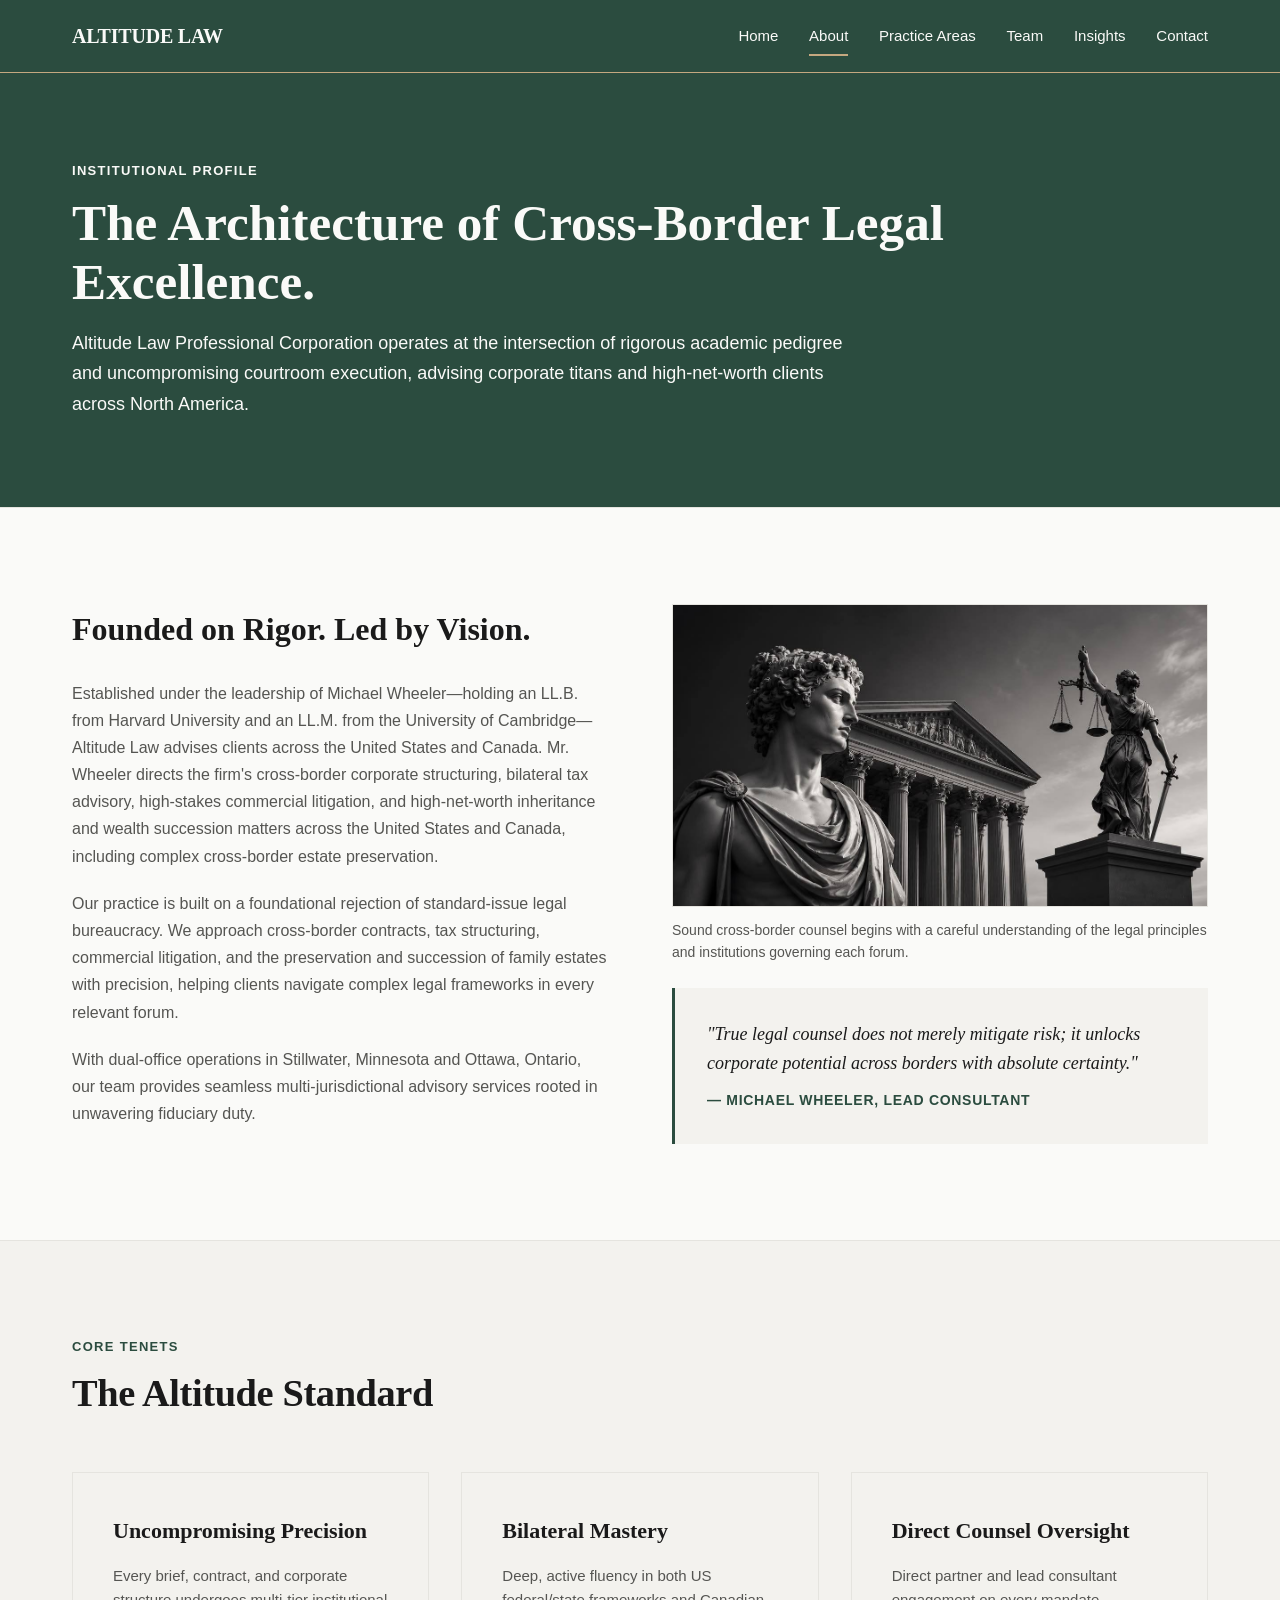
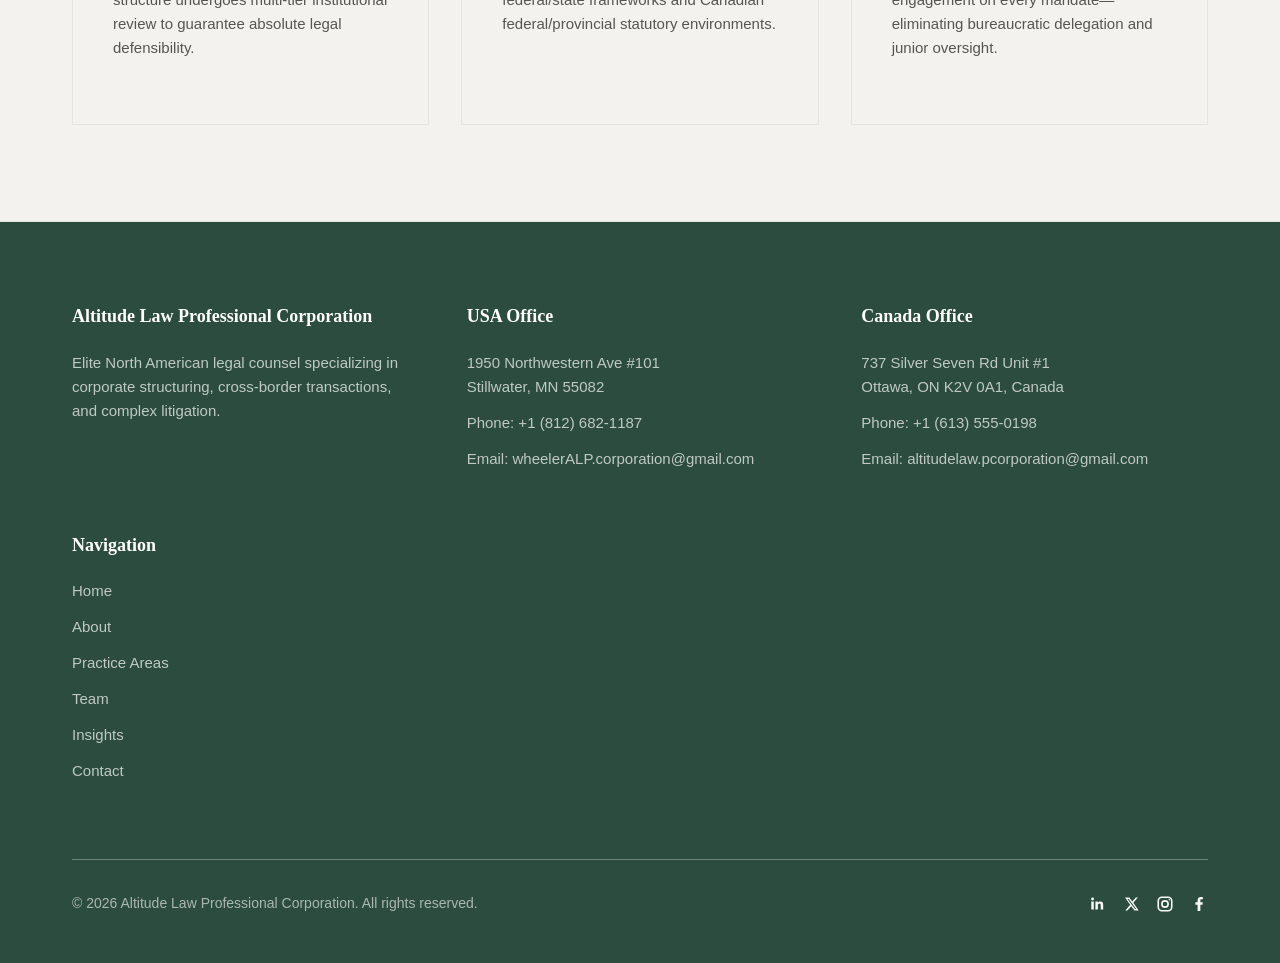
==== about.html @ 174428e6 "Initial commit: Altitude Law Professional Corporation website" ====
<!DOCTYPE html>
<html lang="en">
<head>
  <meta charset="UTF-8">
  <meta name="viewport" content="width=device-width, initial-scale=1.0">
  <meta name="referrer" content="strict-origin-when-cross-origin">
  <meta http-equiv="Content-Security-Policy" content="default-src 'self'; base-uri 'self'; object-src 'none'; form-action 'self'; frame-src 'none'; img-src 'self' data:; style-src 'self' 'unsafe-inline' https://fonts.googleapis.com; font-src 'self' https://fonts.gstatic.com; script-src 'self'; upgrade-insecure-requests">
  <title>About Us | Altitude Law Professional Corporation</title>
  
  <!-- Google Fonts -->
  <link rel="preconnect" href="https://fonts.googleapis.com">
  <link rel="preconnect" href="https://fonts.gstatic.com" crossorigin>
  <link href="https://fonts.googleapis.com/css2?family=Inter:wght@400;500;600&family=Source+Serif+Pro:wght@400;600;700&display=swap" rel="stylesheet">
  
  <!-- Modular CSS Sheets -->
  <link rel="stylesheet" href="css/variables.css">
  <link rel="stylesheet" href="css/reset.css">
  <link rel="stylesheet" href="css/layout.css">
  <link rel="stylesheet" href="css/components.css">
</head>
<body>

  <!-- Site Header -->
  <header class="site-header">
    <div class="container header-inner">
      <a href="index.html" class="site-logo">ALTITUDE LAW</a>
      <button class="site-nav-toggle" type="button" aria-label="Open navigation" aria-expanded="false" aria-controls="site-navigation">
        <span class="site-nav-toggle-icon" aria-hidden="true"></span>
      </button>
      <nav class="site-nav" id="site-navigation">
        <ul>
          <li><a href="index.html">Home</a></li>
          <li><a href="about.html" class="active">About</a></li>
          <li><a href="practice-areas.html">Practice Areas</a></li>
          <li><a href="team.html">Team</a></li>
          <li><a href="insights.html">Insights</a></li>
          <li><a href="contact.html">Contact</a></li>
        </ul>
      </nav>
    </div>
  </header>

  <!-- Main Content -->
  <main>
    <!-- Page Header Hero -->
    <section class="page-hero">
      <div class="container">
        <p class="section-tag">Institutional Profile</p>
        <h1>
          The Architecture of Cross-Border Legal Excellence.
        </h1>
        <p>
          Altitude Law Professional Corporation operates at the intersection of rigorous academic pedigree and uncompromising courtroom execution, advising corporate titans and high-net-worth clients across North America.
        </p>
      </div>
    </section>

    <!-- Editorial Narrative Section -->
    <section style="padding: 6rem 0;">
      <div class="container">
        <div style="display: grid; grid-template-columns: repeat(auto-fit, minmax(320px, 1fr)); gap: 4rem; align-items: start;">
          <div>
            <h2 style="font-family: var(--font-serif); font-size: 2rem; margin-bottom: 1.5rem; color: var(--color-text);">
              Founded on Rigor. Led by Vision.
            </h2>
            <p style="color: #555552; margin-bottom: 1.25rem; line-height: 1.7;">
              Established under the leadership of Michael Wheeler—holding an LL.B. from Harvard University and an LL.M. from the University of Cambridge—Altitude Law advises clients across the United States and Canada. Mr. Wheeler directs the firm's cross-border corporate structuring, bilateral tax advisory, high-stakes commercial litigation, and high-net-worth inheritance and wealth succession matters across the United States and Canada, including complex cross-border estate preservation.
            </p>
            <p style="color: #555552; margin-bottom: 1.25rem; line-height: 1.7;">
              Our practice is built on a foundational rejection of standard-issue legal bureaucracy. We approach cross-border contracts, tax structuring, commercial litigation, and the preservation and succession of family estates with precision, helping clients navigate complex legal frameworks in every relevant forum.
            </p>
            <p style="color: #555552; line-height: 1.7;">
              With dual-office operations in Stillwater, Minnesota and Ottawa, Ontario, our team provides seamless multi-jurisdictional advisory services rooted in unwavering fiduciary duty.
            </p>
          </div>
          <div>
            <img src="assets/images/constitutional-law.jpg" alt="Jurisprudential Standard and Philosophy" style="width: 100%; border: 1px solid var(--color-border);">
            <p style="font-size: 0.875rem; color: #555552; margin: 0.75rem 0 1.5rem; line-height: 1.6;">Sound cross-border counsel begins with a careful understanding of the legal principles and institutions governing each forum.</p>
            <div style="background-color: var(--color-surface); padding: 2rem; border-left: 3px solid var(--color-primary);">
              <p style="font-family: var(--font-serif); font-size: 1.125rem; font-style: italic; color: var(--color-text); margin-bottom: 0.75rem;">
                "True legal counsel does not merely mitigate risk; it unlocks corporate potential across borders with absolute certainty."
              </p>
              <p style="font-size: 0.875rem; font-weight: 600; color: var(--color-primary); text-transform: uppercase; letter-spacing: 0.05em;">
                — Michael Wheeler, Lead Consultant
              </p>
            </div>
          </div>
        </div>
      </div>
    </section>

    <!-- Institutional Standards Grid -->
    <section class="surface-section" style="padding: 6rem 0;">
      <div class="container">
        <div class="section-header">
          <p class="section-tag">Core Tenets</p>
          <h2 class="section-title">The Altitude Standard</h2>
        </div>
        
        <div style="display: grid; grid-template-columns: repeat(auto-fit, minmax(300px, 1fr)); gap: 2rem;">
          <div class="card">
            <h3>Uncompromising Precision</h3>
            <p>Every brief, contract, and corporate structure undergoes multi-tier institutional review to guarantee absolute legal defensibility.</p>
          </div>
          <div class="card">
            <h3>Bilateral Mastery</h3>
            <p>Deep, active fluency in both US federal/state frameworks and Canadian federal/provincial statutory environments.</p>
          </div>
          <div class="card">
            <h3>Direct Counsel Oversight</h3>
            <p>Direct partner and lead consultant engagement on every mandate—eliminating bureaucratic delegation and junior oversight.</p>
          </div>
        </div>
      </div>
    </section>
  </main>

  <!-- Site Footer -->
  <footer class="site-footer">
    <div class="container">
      <div class="footer-grid">
        <div class="footer-col">
          <h4>Altitude Law Professional Corporation</h4>
          <p>Elite North American legal counsel specializing in corporate structuring, cross-border transactions, and complex litigation.</p>
        </div>
        <div class="footer-col">
          <h4>USA Office</h4>
          <p>1950 Northwestern Ave #101<br>Stillwater, MN 55082</p>
          <p>Phone: +1 (812) 682-1187</p>
          <p>Email: wheelerALP.corporation@gmail.com</p>
        </div>
        <div class="footer-col">
          <h4>Canada Office</h4>
          <p>737 Silver Seven Rd Unit #1<br>Ottawa, ON K2V 0A1, Canada</p>
          <p>Phone: +1 (613) 555-0198</p>
          <p>Email: altitudelaw.pcorporation@gmail.com</p>
        </div>
        <div class="footer-col">
          <h4>Navigation</h4>
          <a href="index.html">Home</a>
          <a href="about.html">About</a>
          <a href="practice-areas.html">Practice Areas</a>
          <a href="team.html">Team</a>
          <a href="insights.html">Insights</a>
          <a href="contact.html">Contact</a>
        </div>
      </div>
      <div class="footer-bottom">
        <p>&copy; 2026 Altitude Law Professional Corporation. All rights reserved.</p>
        <nav class="footer-social" aria-label="Social media">
          <a href="https://www.linkedin.com/" target="_blank" rel="noopener noreferrer" aria-label="LinkedIn">
            <svg viewBox="0 0 18 18" aria-hidden="true" focusable="false"><path d="M3.3 6.6h2.5v8H3.3v-8Zm1.25-1.1a1.45 1.45 0 1 1 0-2.9 1.45 1.45 0 0 1 0 2.9ZM7.4 6.6h2.4v1.1h.04c.34-.64 1.15-1.32 2.37-1.32 2.53 0 3 1.66 3 3.82v4.4h-2.5v-3.9c0-.93-.02-2.12-1.3-2.12-1.3 0-1.5 1.01-1.5 2.05v3.97H7.4v-8Z"/></svg>
          </a>
          <a href="https://x.com/" target="_blank" rel="noopener noreferrer" aria-label="X">
            <svg viewBox="0 0 18 18" aria-hidden="true" focusable="false"><path d="M13.8 2.5h2.1l-4.6 5.25L16.7 15.5h-4.2l-3.3-4.32L5.4 15.5H3.3l4.93-5.64L3 2.5h4.3l2.98 3.95L13.8 2.5Zm-.74 11.55h1.16L6.7 3.88H5.45l7.61 10.17Z"/></svg>
          </a>
          <a href="https://www.instagram.com/" target="_blank" rel="noopener noreferrer" aria-label="Instagram">
            <svg class="social-instagram" viewBox="0 0 18 18" aria-hidden="true" focusable="false"><rect x="2.25" y="2.25" width="13.5" height="13.5" rx="3.7"/><circle cx="9" cy="9" r="3.15"/><circle cx="13.35" cy="4.85" r=".75" fill="currentColor" stroke="none"/></svg>
          </a>
          <a href="https://www.facebook.com/" target="_blank" rel="noopener noreferrer" aria-label="Facebook">
            <svg viewBox="0 0 18 18" aria-hidden="true" focusable="false"><path d="M10.35 16v-6.37h2.14l.32-2.48h-2.46V5.57c0-.72.2-1.21 1.23-1.21h1.31V2.14c-.23-.03-1.04-.1-1.98-.1-1.96 0-3.3 1.2-3.3 3.4v1.71H5.4v2.48h2.21V16h2.74Z"/></svg>
          </a>
        </nav>
      </div>
    </div>
  </footer>

  <script src="js/main.js"></script>
</body>
</html>
---- css/variables.css ----
:root {
  --color-bg: #FAFAF8;
  --color-text: #1A1A1A;
  --color-primary: #2B4C3F;
  --color-surface: #F3F2EE;
  --color-border: #E5E4DF;
  --color-white: #FFFFFF;
  
  --font-sans: 'Inter', -apple-system, BlinkMacSystemFont, "Segoe UI", Roboto, sans-serif;
  --font-serif: 'Source Serif Pro', Georgia, serif;
  
  --spacing-unit: 1rem;
  --max-width: 1200px;
}
---- css/layout.css ----
/* Layout Styles for Altitude Law Professional Corporation */

.container {
  width: 100%;
  max-width: var(--max-width);
  margin: 0 auto;
  padding: 0 2rem;
}

header.site-header {
  position: sticky;
  top: 0;
  z-index: 1000;
  background-color: var(--color-primary);
  border-bottom: 1px solid #C5A880;
  padding: 1rem 0;
}

.header-inner {
  display: flex;
  justify-content: space-between;
  align-items: center;
  gap: 2rem;
}

.site-nav-toggle {
  display: none;
}

.site-logo {
  font-family: var(--font-serif);
  font-size: 1.25rem;
  font-weight: 700;
  color: var(--color-bg);
  letter-spacing: -0.01em;
  white-space: nowrap;
}

nav.site-nav ul {
  display: flex;
  gap: clamp(1rem, 2.4vw, 2.5rem);
}

nav.site-nav a {
  position: relative;
  display: inline-block;
  padding: 0.5rem 0;
  font-size: 0.9375rem;
  font-weight: 500;
  color: var(--color-bg);
  white-space: nowrap;
  transition: color 0.2s ease;
}

nav.site-nav a::after {
  position: absolute;
  right: 0;
  bottom: 0;
  left: 0;
  height: 2px;
  background-color: #C5A880;
  content: "";
  transform: scaleX(0);
  transform-origin: left;
  transition: transform 0.2s ease;
}

nav.site-nav a:hover {
  color: var(--color-bg);
}

nav.site-nav a:hover::after,
nav.site-nav a.active::after {
  transform: scaleX(1);
}

main {
  min-height: 80vh;
}

.page-hero {
  padding: clamp(3.5rem, 7vw, 5.5rem) 0;
  background-color: var(--color-primary);
  border-bottom: 1px solid var(--color-border);
  color: var(--color-bg);
}

.page-hero h1 {
  max-width: 900px;
  margin-bottom: 1rem;
  color: var(--color-bg);
  font-family: var(--font-serif);
  font-size: clamp(2.5rem, 4vw, 3.5rem);
  line-height: 1.15;
}

.page-hero p:not(.section-tag) {
  max-width: 780px;
  color: var(--color-bg);
  font-size: 1.125rem;
  line-height: 1.7;
}

.surface-section {
  background-color: var(--color-surface);
  border-top: 1px solid var(--color-border);
  border-bottom: 1px solid var(--color-border);
}

footer.site-footer {
  background-color: var(--color-primary);
  color: var(--color-bg);
  padding: 5rem 0 3rem;
  margin-top: 0;
}

.footer-grid {
  display: grid;
  grid-template-columns: repeat(auto-fit, minmax(250px, 1fr));
  gap: 3rem;
  margin-bottom: 4rem;
}

.footer-col h4 {
  font-family: var(--font-serif);
  font-size: 1.125rem;
  margin-bottom: 1.25rem;
  color: var(--color-white);
}

.footer-col p, .footer-col a {
  font-size: 0.9375rem;
  color: rgba(250, 250, 248, 0.72);
  margin-bottom: 0.75rem;
  display: block;
}

.footer-col a:hover {
  color: var(--color-white);
}

.footer-bottom {
  display: flex;
  justify-content: space-between;
  align-items: center;
  flex-wrap: wrap;
  gap: 1.25rem;
  border-top: 1px solid rgba(229, 228, 223, 0.35);
  padding-top: 2rem;
  font-size: 0.875rem;
  color: rgba(250, 250, 248, 0.62);
}

.footer-bottom > p {
  margin: 0;
}

.footer-social {
  display: flex;
  align-items: center;
  gap: 16px;
}

.footer-social a {
  display: inline-flex;
  width: 18px;
  height: 18px;
  color: var(--color-bg);
  transition: color 0.2s ease;
}

.footer-social a:hover,
.footer-social a:focus-visible {
  color: #C5A880;
}

.footer-social svg {
  display: block;
  width: 18px;
  height: 18px;
  fill: currentColor;
}

.footer-social .social-instagram {
  fill: none;
  stroke: currentColor;
  stroke-width: 1.6;
}

@media (max-width: 768px) {
  .container {
    padding-right: 1.5rem;
    padding-left: 1.5rem;
  }

  .header-inner {
    flex-wrap: wrap;
    gap: 0.75rem;
  }

  .site-nav-toggle {
    display: inline-flex;
    width: 44px;
    height: 44px;
    margin-left: auto;
    align-items: center;
    justify-content: center;
    border: 1px solid rgba(250, 250, 248, 0.45);
    background: transparent;
    color: var(--color-bg);
    cursor: pointer;
  }

  .site-nav-toggle:hover,
  .site-nav-toggle:focus-visible {
    border-color: #C5A880;
    color: #C5A880;
  }

  .site-nav-toggle-icon,
  .site-nav-toggle-icon::before,
  .site-nav-toggle-icon::after {
    display: block;
    width: 20px;
    height: 2px;
    background-color: currentColor;
    transition: transform 0.2s ease;
  }

  .site-nav-toggle-icon {
    position: relative;
  }

  .site-nav-toggle-icon::before,
  .site-nav-toggle-icon::after {
    position: absolute;
    left: 0;
    content: "";
  }

  .site-nav-toggle-icon::before {
    transform: translateY(-6px);
  }

  .site-nav-toggle-icon::after {
    transform: translateY(6px);
  }

  .site-nav-toggle[aria-expanded="true"] .site-nav-toggle-icon {
    background: transparent;
  }

  .site-nav-toggle[aria-expanded="true"] .site-nav-toggle-icon::before {
    transform: rotate(45deg);
  }

  .site-nav-toggle[aria-expanded="true"] .site-nav-toggle-icon::after {
    transform: rotate(-45deg);
  }

  html.has-mobile-nav nav.site-nav {
    flex-basis: 100%;
    width: 100%;
    max-height: 0;
    overflow: hidden;
    visibility: hidden;
    transition: max-height 0.25s ease, visibility 0.25s ease;
  }

  html.has-mobile-nav nav.site-nav.is-open {
    max-height: 28rem;
    visibility: visible;
  }

  nav.site-nav ul {
    flex-direction: column;
    width: 100%;
    gap: 0;
    padding: 0.5rem 0 0.75rem;
  }

  nav.site-nav a {
    display: flex;
    min-height: 44px;
    align-items: center;
    padding: 0.5rem 0;
    color: var(--color-bg);
  }

  nav.site-nav a:hover {
    color: #C5A880;
  }

  .page-hero {
    padding: 3rem 0;
  }

  .page-hero h1 {
    font-size: clamp(2.15rem, 7vw, 3.25rem);
    overflow-wrap: anywhere;
  }

  .page-hero[style] h1 {
    font-size: clamp(2.15rem, 7vw, 3.25rem) !important;
  }

  .page-hero p:not(.section-tag) {
    font-size: 1rem;
  }

  main > section[style*="padding"] {
    padding-top: 2.5rem !important;
    padding-bottom: 2.5rem !important;
  }

  main > .page-hero {
    padding-top: 3rem !important;
    padding-bottom: 3rem !important;
  }

  main [style*="padding-bottom: 5rem"] {
    padding-bottom: 2rem !important;
  }

  main [style*="gap: 5rem"] {
    gap: 2.5rem !important;
  }

  main [style*="padding: 3rem"] {
    padding: 1.5rem !important;
  }

  main [style*="grid-template-columns"] {
    grid-template-columns: minmax(0, 1fr) !important;
    gap: 2rem !important;
  }

  main [style*="grid-template-columns"] > * {
    min-width: 0;
  }

  main img {
    display: block;
    max-width: 100%;
    height: auto !important;
  }

  .footer-grid {
    grid-template-columns: minmax(0, 1fr);
    gap: 2rem;
    margin-bottom: 2.5rem;
  }

  footer.site-footer {
    padding: 3rem 0 2rem;
  }

  .footer-social a {
    width: 44px;
    height: 44px;
  }

  .footer-social svg {
    width: 18px;
    height: 18px;
  }

  .footer-bottom {
    align-items: flex-start;
    flex-direction: column-reverse;
  }
}

@media (max-width: 480px) {
  .container {
    padding-right: 1rem;
    padding-left: 1rem;
  }

  header.site-header {
    padding: 0.75rem 0;
  }

  .site-logo {
    font-size: 1.125rem;
  }

  .page-hero {
    padding: 2.5rem 0;
  }

  .page-hero h1 {
    font-size: clamp(1.9rem, 9vw, 2.5rem);
  }

  .page-hero[style] h1 {
    font-size: clamp(1.9rem, 9vw, 2.5rem) !important;
  }

  main > section[style*="padding"] {
    padding-top: 2rem !important;
    padding-bottom: 2rem !important;
  }

  main > .page-hero {
    padding-top: 2.5rem !important;
    padding-bottom: 2.5rem !important;
  }

  main [style*="padding: 2rem"] {
    padding: 1.25rem !important;
  }

  .section-title {
    font-size: clamp(1.75rem, 8vw, 2.25rem);
  }

  .executive-feature-card,
  .card {
    padding: 1.25rem;
  }

  .executive-feature-actions {
    align-items: stretch;
    flex-direction: column;
  }

  .executive-feature-actions .btn {
    width: 100%;
  }

  .footer-bottom {
    overflow-wrap: anywhere;
  }
}
---- css/components.css ----
/* Component Styles for Altitude Law */

.btn {
  display: inline-flex;
  align-items: center;
  justify-content: center;
  min-height: 44px;
  padding: 0.875rem 2rem;
  font-size: 0.9375rem;
  font-weight: 500;
  border-radius: 0;
  transition: all 0.2s ease;
  cursor: pointer;
  border: 1px solid transparent;
}

.btn-primary {
  background-color: var(--color-primary);
  color: var(--color-white);
}

.btn-primary:hover {
  background-color: #1F362D;
}

.btn-outline {
  background-color: transparent;
  border-color: var(--color-primary);
  color: var(--color-primary);
}

.btn-outline:hover {
  background-color: var(--color-primary);
  color: var(--color-white);
}

.page-hero .section-tag {
  color: var(--color-bg);
}

.page-hero .btn-primary {
  background-color: #C5A880;
  border-color: #C5A880;
  color: var(--color-text);
}

.page-hero .btn-primary:hover {
  background-color: #D5BD99;
  border-color: #D5BD99;
}

.page-hero .btn-outline {
  border-color: #C5A880;
  color: var(--color-bg);
}

.page-hero .btn-outline:hover {
  background-color: #C5A880;
  color: var(--color-primary);
}

.section-header {
  margin-bottom: 3.5rem;
  max-width: 700px;
}

.executive-feature {
  padding: clamp(3rem, 6vw, 5rem) 0;
  background-color: var(--color-bg);
}

.executive-feature-card {
  display: grid;
  grid-template-columns: minmax(240px, 0.8fr) minmax(0, 1.2fr);
  align-items: center;
  gap: clamp(2rem, 5vw, 4rem);
  padding: clamp(1.5rem, 4vw, 3rem);
  background-color: var(--color-surface);
  border: 1px solid var(--color-border);
}

.executive-feature-portrait {
  width: 100%;
  aspect-ratio: 4 / 5;
  object-fit: cover;
  border: 1px solid var(--color-border);
}

.executive-feature-title {
  margin-bottom: 0.5rem;
  color: var(--color-text);
  font-family: var(--font-serif);
  font-size: clamp(2rem, 3.5vw, 2.75rem);
  line-height: 1.15;
}

.executive-feature-credentials {
  margin-bottom: 1.5rem;
  color: var(--color-primary);
  font-size: 1rem;
  font-weight: 600;
}

.executive-feature-bio {
  margin-bottom: 1.75rem;
  color: #555552;
  line-height: 1.75;
}

.executive-feature-actions {
  display: flex;
  align-items: center;
  flex-wrap: wrap;
  gap: 1rem 1.5rem;
}

.executive-feature-email {
  color: var(--color-primary);
  font-size: 0.9375rem;
  font-weight: 600;
  overflow-wrap: anywhere;
}

.executive-feature-email:hover {
  text-decoration: underline;
  text-underline-offset: 0.2em;
}

.section-tag {
  font-size: 0.8125rem;
  text-transform: uppercase;
  letter-spacing: 0.1em;
  color: var(--color-primary);
  margin-bottom: 0.75rem;
  font-weight: 600;
}

.section-title {
  font-family: var(--font-serif);
  font-size: clamp(2rem, 3vw, 2.75rem);
  color: var(--color-text);
  line-height: 1.2;
  letter-spacing: -0.01em;
}

.card {
  background-color: var(--color-surface);
  border: 1px solid var(--color-border);
  padding: 2.5rem;
  transition: border-color 0.2s ease;
}

.card:hover {
  border-color: var(--color-primary);
}

.card h3 {
  font-family: var(--font-serif);
  font-size: 1.375rem;
  margin-bottom: 1rem;
  color: var(--color-text);
}

.card p {
  color: #555552;
  font-size: 0.9375rem;
  margin-bottom: 1.5rem;
}

@media (max-width: 700px) {
  .executive-feature-card {
    grid-template-columns: 1fr;
  }

  .executive-feature-portrait {
    max-height: 32rem;
  }
}

@media (max-width: 768px) {
  .executive-feature-card {
    grid-template-columns: minmax(0, 1fr);
    gap: 1.5rem;
    padding: 1.5rem;
  }

  .executive-feature-portrait {
    width: 100%;
    height: auto;
    max-height: 32rem;
  }

  .card {
    padding: 1.5rem;
    overflow-wrap: anywhere;
  }

  input,
  select,
  textarea {
    width: 100%;
    min-height: 44px;
    max-width: 100%;
  }

  textarea {
    min-height: 8rem;
  }

  .btn {
    max-width: 100%;
    white-space: normal;
    text-align: center;
  }
}

@media (max-width: 480px) {
  .executive-feature-card {
    padding: 1.25rem;
  }

  .executive-feature-title {
    font-size: clamp(1.85rem, 8vw, 2.4rem);
    overflow-wrap: anywhere;
  }

  .executive-feature-credentials {
    font-size: 0.9375rem;
    overflow-wrap: anywhere;
  }

  .section-header {
    margin-bottom: 2rem;
  }
}
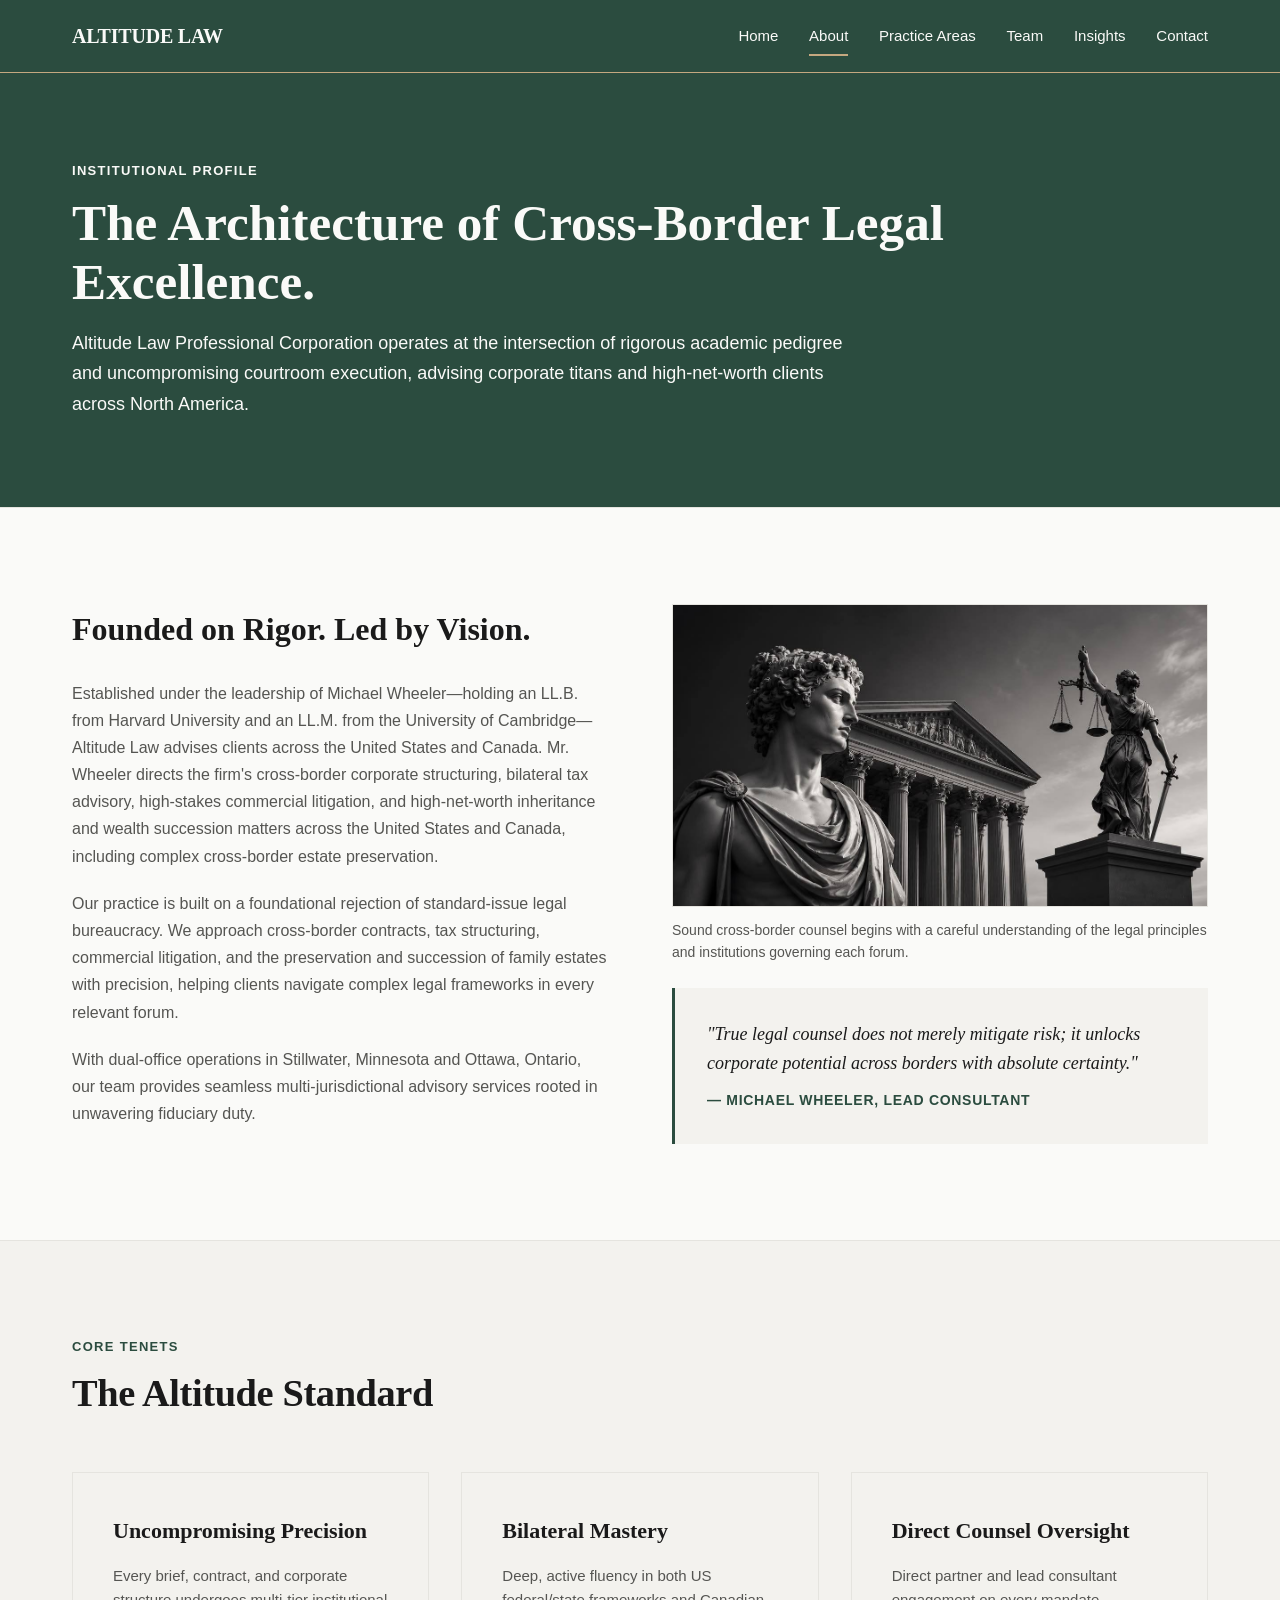
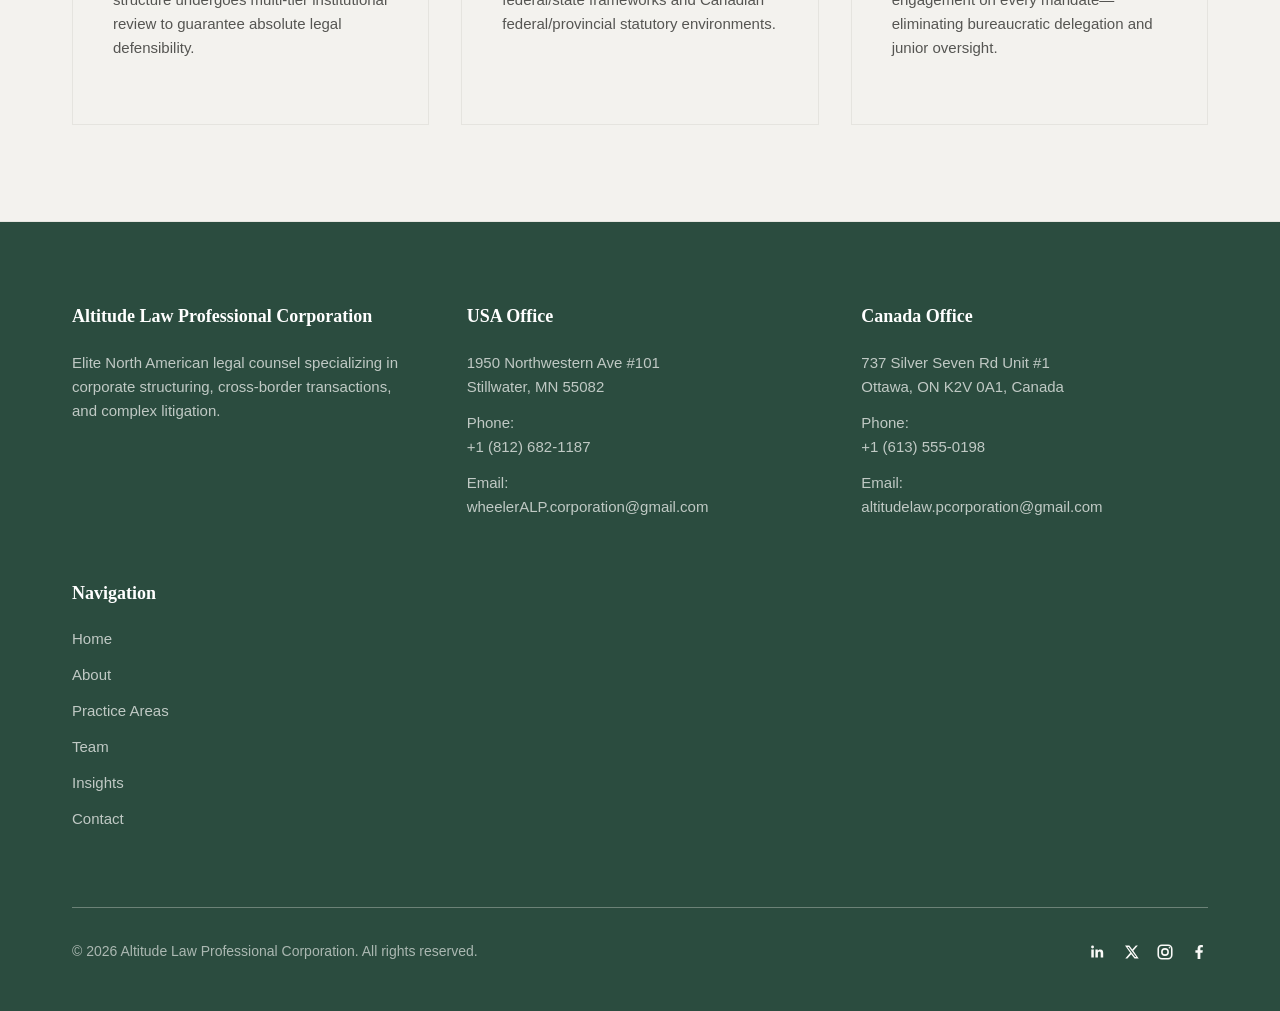
==== commit 9daac43d: "Audit and fix site assets, routing, and contacts Co-authored-by: Copilot <223556219+Copilot@users.no" ====
--- a/about.html
+++ b/about.html
@@ -13,28 +13,28 @@
   <link href="https://fonts.googleapis.com/css2?family=Inter:wght@400;500;600&family=Source+Serif+Pro:wght@400;600;700&display=swap" rel="stylesheet">
   
   <!-- Modular CSS Sheets -->
-  <link rel="stylesheet" href="css/variables.css">
-  <link rel="stylesheet" href="css/reset.css">
-  <link rel="stylesheet" href="css/layout.css">
-  <link rel="stylesheet" href="css/components.css">
+  <link rel="stylesheet" href="/css/variables.css">
+  <link rel="stylesheet" href="/css/reset.css">
+  <link rel="stylesheet" href="/css/layout.css">
+  <link rel="stylesheet" href="/css/components.css">
 </head>
 <body>
 
   <!-- Site Header -->
   <header class="site-header">
     <div class="container header-inner">
-      <a href="index.html" class="site-logo">ALTITUDE LAW</a>
+      <a href="/" class="site-logo">ALTITUDE LAW</a>
       <button class="site-nav-toggle" type="button" aria-label="Open navigation" aria-expanded="false" aria-controls="site-navigation">
         <span class="site-nav-toggle-icon" aria-hidden="true"></span>
       </button>
       <nav class="site-nav" id="site-navigation">
         <ul>
-          <li><a href="index.html">Home</a></li>
-          <li><a href="about.html" class="active">About</a></li>
-          <li><a href="practice-areas.html">Practice Areas</a></li>
-          <li><a href="team.html">Team</a></li>
-          <li><a href="insights.html">Insights</a></li>
-          <li><a href="contact.html">Contact</a></li>
+          <li><a href="/">Home</a></li>
+          <li><a href="/about/" class="active">About</a></li>
+          <li><a href="/practice-areas/">Practice Areas</a></li>
+          <li><a href="/team/">Team</a></li>
+          <li><a href="/insights/">Insights</a></li>
+          <li><a href="/contact/">Contact</a></li>
         </ul>
       </nav>
     </div>
@@ -74,7 +74,7 @@
             </p>
           </div>
           <div>
-            <img src="assets/images/constitutional-law.jpg" alt="Jurisprudential Standard and Philosophy" style="width: 100%; border: 1px solid var(--color-border);">
+            <img src="/assets/images/constitutional-law.jpg" alt="Jurisprudential Standard and Philosophy" style="width: 100%; border: 1px solid var(--color-border);">
             <p style="font-size: 0.875rem; color: #555552; margin: 0.75rem 0 1.5rem; line-height: 1.6;">Sound cross-border counsel begins with a careful understanding of the legal principles and institutions governing each forum.</p>
             <div style="background-color: var(--color-surface); padding: 2rem; border-left: 3px solid var(--color-primary);">
               <p style="font-family: var(--font-serif); font-size: 1.125rem; font-style: italic; color: var(--color-text); margin-bottom: 0.75rem;">
@@ -126,23 +126,23 @@
         <div class="footer-col">
           <h4>USA Office</h4>
           <p>1950 Northwestern Ave #101<br>Stillwater, MN 55082</p>
-          <p>Phone: +1 (812) 682-1187</p>
-          <p>Email: wheelerALP.corporation@gmail.com</p>
+          <p>Phone: <a href="tel:+18126821187">+1 (812) 682-1187</a></p>
+          <p>Email: <a href="mailto:wheelerALP.corporation@gmail.com">wheelerALP.corporation@gmail.com</a></p>
         </div>
         <div class="footer-col">
           <h4>Canada Office</h4>
           <p>737 Silver Seven Rd Unit #1<br>Ottawa, ON K2V 0A1, Canada</p>
-          <p>Phone: +1 (613) 555-0198</p>
-          <p>Email: altitudelaw.pcorporation@gmail.com</p>
+          <p>Phone: <a href="tel:+16135550198">+1 (613) 555-0198</a></p>
+          <p>Email: <a href="mailto:altitudelaw.pcorporation@gmail.com">altitudelaw.pcorporation@gmail.com</a></p>
         </div>
         <div class="footer-col">
           <h4>Navigation</h4>
-          <a href="index.html">Home</a>
-          <a href="about.html">About</a>
-          <a href="practice-areas.html">Practice Areas</a>
-          <a href="team.html">Team</a>
-          <a href="insights.html">Insights</a>
-          <a href="contact.html">Contact</a>
+          <a href="/">Home</a>
+          <a href="/about/">About</a>
+          <a href="/practice-areas/">Practice Areas</a>
+          <a href="/team/">Team</a>
+          <a href="/insights/">Insights</a>
+          <a href="/contact/">Contact</a>
         </div>
       </div>
       <div class="footer-bottom">
@@ -165,6 +165,6 @@
     </div>
   </footer>
 
-  <script src="js/main.js"></script>
+  <script src="/js/main.js"></script>
 </body>
 </html>
